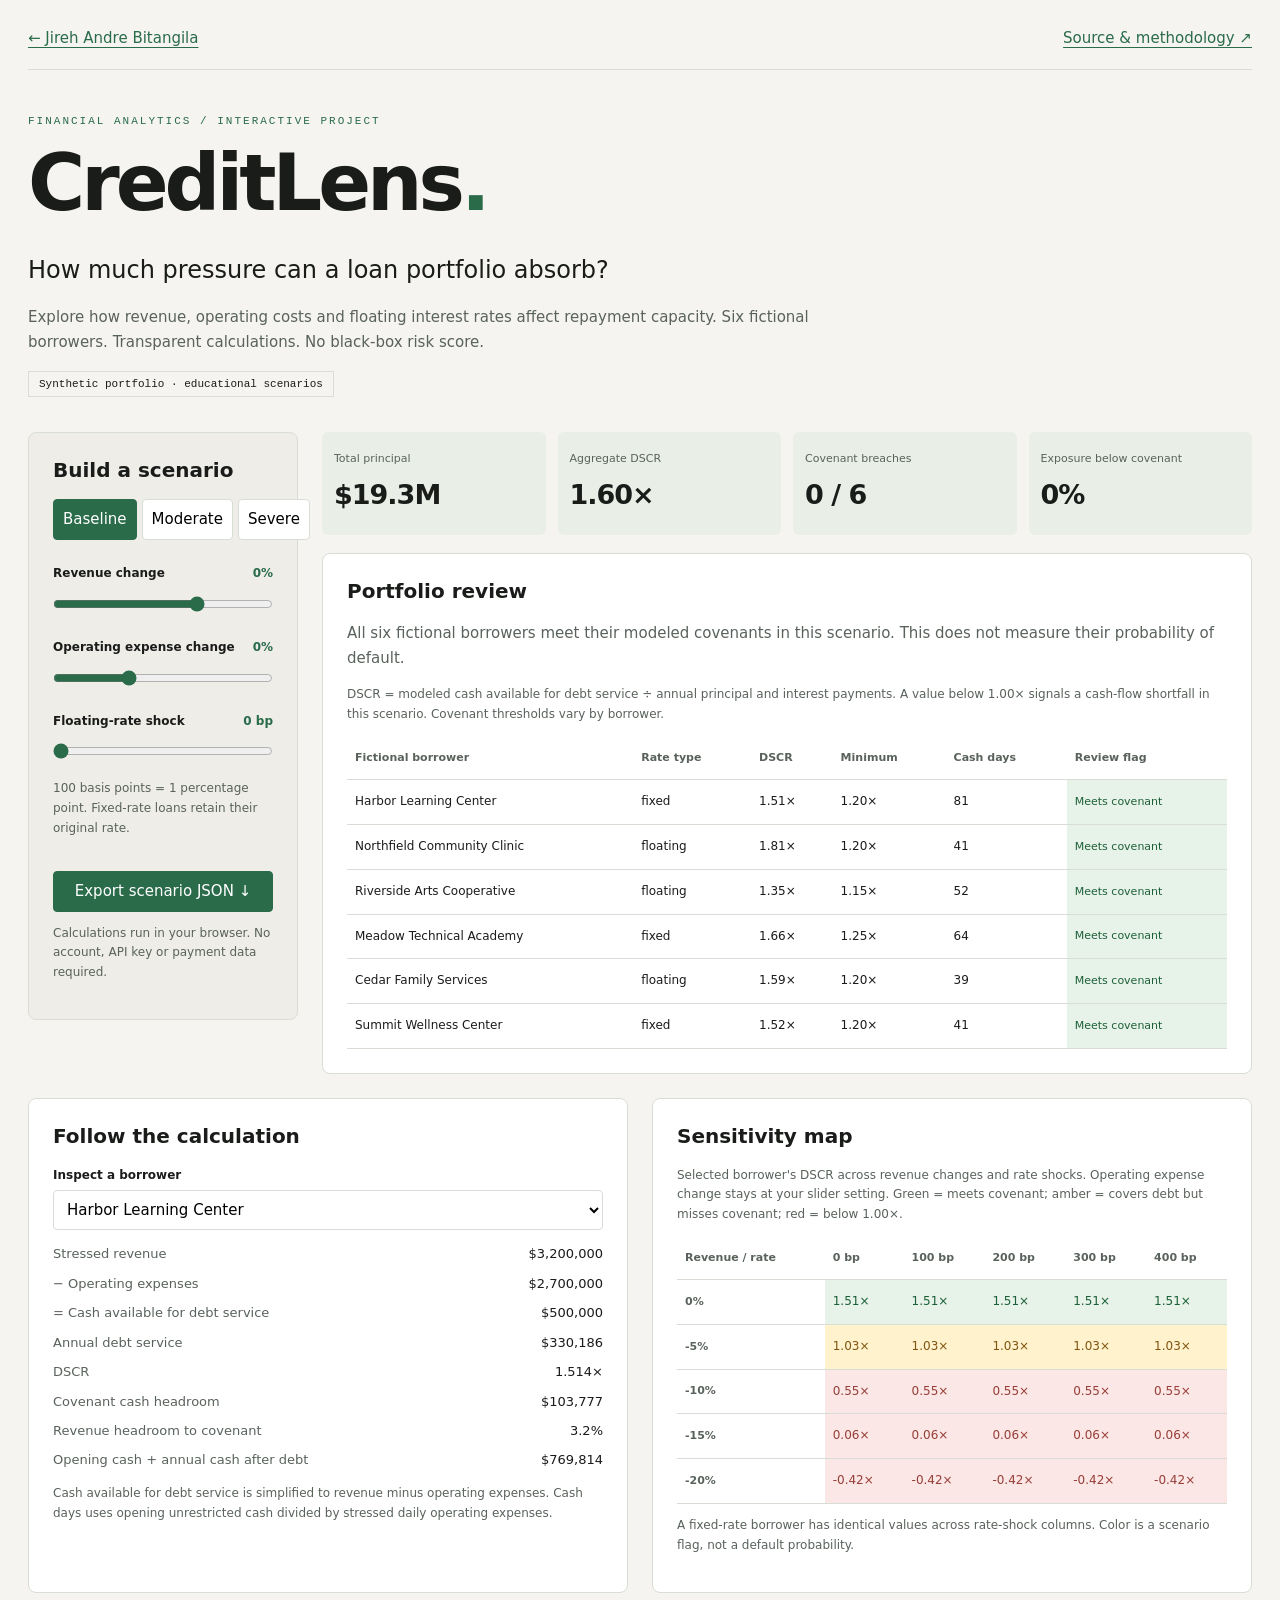
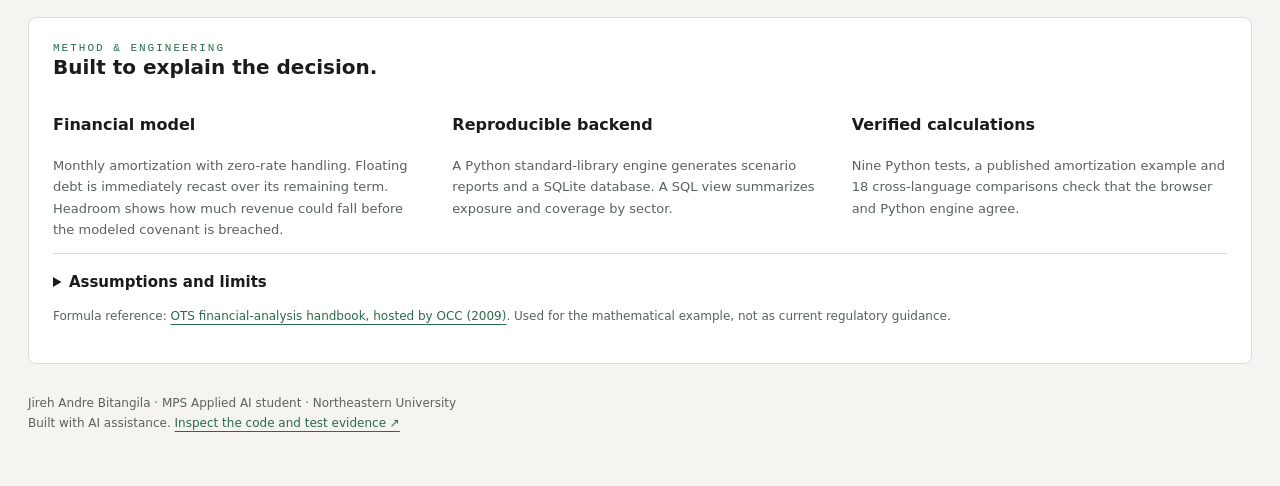
==== projects/creditlens/index.html @ 6dca11d4 "Update Applied AI profile and languages; add CreditLens finance project" ====
<!doctype html><html lang="en"><head><meta charset="utf-8"><meta name="viewport" content="width=device-width,initial-scale=1"><title>CreditLens | Loan Portfolio Stress Lab</title><meta name="description" content="Interactive portfolio project exploring debt-service coverage, liquidity and loan covenant headroom with Python, SQL and JavaScript."><link rel="stylesheet" href="style.css"></head><body><main>
<nav><a href="../../">← Jireh Andre Bitangila</a><a href="https://github.com/jirehandre23/Portfolio/tree/main/projects/creditlens">Source & methodology ↗</a></nav>
<header><div class="eyebrow">FINANCIAL ANALYTICS / INTERACTIVE PROJECT</div><h1>CreditLens<span>.</span></h1><p class="lead">How much pressure can a loan portfolio absorb?</p><p>Explore how revenue, operating costs and floating interest rates affect repayment capacity. Six fictional borrowers. Transparent calculations. No black-box risk score.</p><span class="badge">Synthetic portfolio · educational scenarios</span></header>
<section class="workspace"><aside><h2>Build a scenario</h2><div class="presets"><button data-preset="baseline" class="active">Baseline</button><button data-preset="moderate">Moderate</button><button data-preset="severe">Severe</button></div>
<label for="revenue">Revenue change <output id="revenue-value">0%</output></label><input id="revenue" type="range" min="-30" max="15" step="1" value="0">
<label for="expense">Operating expense change <output id="expense-value">0%</output></label><input id="expense" type="range" min="-10" max="20" step="1" value="0">
<label for="rate">Floating-rate shock <output id="rate-value">0 bp</output></label><input id="rate" type="range" min="0" max="500" step="25" value="0"><p class="small">100 basis points = 1 percentage point. Fixed-rate loans retain their original rate.</p>
<button id="download" class="primary">Export scenario JSON ↓</button><p class="small">Calculations run in your browser. No account, API key or payment data required.</p></aside>
<div><div id="error" role="alert" hidden></div><div class="kpis" aria-live="polite"><article><span>Total principal</span><strong id="exposure">—</strong></article><article><span>Aggregate DSCR</span><strong id="dscr">—</strong></article><article><span>Covenant breaches</span><strong id="breaches">—</strong></article><article><span>Exposure below covenant</span><strong id="risk">—</strong></article></div>
<div class="panel"><h2>Portfolio review</h2><p id="summary"></p><p class="small">DSCR = modeled cash available for debt service ÷ annual principal and interest payments. A value below 1.00× signals a cash-flow shortfall in this scenario. Covenant thresholds vary by borrower.</p><div class="scroll"><table><thead><tr><th>Fictional borrower</th><th>Rate type</th><th>DSCR</th><th>Minimum</th><th>Cash days</th><th>Review flag</th></tr></thead><tbody id="borrowers"></tbody></table></div></div></div></section>
<section class="details"><div class="panel"><h2>Follow the calculation</h2><label for="borrower">Inspect a borrower</label><select id="borrower"></select><div id="calculation"></div><p class="small">Cash available for debt service is simplified to revenue minus operating expenses. Cash days uses opening unrestricted cash divided by stressed daily operating expenses.</p></div><div class="panel"><h2>Sensitivity map</h2><p class="small">Selected borrower's DSCR across revenue changes and rate shocks. Operating expense change stays at your slider setting. Green = meets covenant; amber = covers debt but misses covenant; red = below 1.00×.</p><div class="scroll" id="heatmap"></div><p class="small">A fixed-rate borrower has identical values across rate-shock columns. Color is a scenario flag, not a default probability.</p></div></section>
<section class="panel methodology"><div class="eyebrow">METHOD & ENGINEERING</div><h2>Built to explain the decision.</h2><div class="method-grid"><div><h3>Financial model</h3><p>Monthly amortization with zero-rate handling. Floating debt is immediately recast over its remaining term. Headroom shows how much revenue could fall before the modeled covenant is breached.</p></div><div><h3>Reproducible backend</h3><p>A Python standard-library engine generates scenario reports and a SQLite database. A SQL view summarizes exposure and coverage by sector.</p></div><div><h3>Verified calculations</h3><p>Nine Python tests, a published amortization example and 18 cross-language comparisons check that the browser and Python engine agree.</p></div></div><details><summary>Assumptions and limits</summary><p>All organizations and financial data are fictional. This is a one-year static stress model: no taxes, capital expenditure, working-capital changes, depreciation adjustments, fees, prepayments, balloon payments, rate caps, collateral valuation or guarantees. DSCR definitions differ across real agreements. Aggregate DSCR does not imply that one borrower can pay another's debt. Covenant breach is not default or expected loss. Nothing here is a lending recommendation.</p></details><p class="small">Formula reference: <a href="https://www.occ.gov/static/ots/exam-handbook/ots-exam-handbook-210aa.pdf">OTS financial-analysis handbook, hosted by OCC (2009)</a>. Used for the mathematical example, not as current regulatory guidance.</p></section>
<footer>Jireh Andre Bitangila · MPS Applied AI student · Northeastern University<br>Built with AI assistance. <a href="https://github.com/jirehandre23/Portfolio/tree/main/projects/creditlens">Inspect the code and test evidence ↗</a></footer>
</main><script type="module" src="app.mjs"></script></body></html>
---- projects/creditlens/style.css ----
:root{--bg:#f5f4f0;--ink:#1a1c1a;--muted:#59625b;--green:#2a6b4a;--line:#d8ddd5}*{box-sizing:border-box}body{margin:0;background:var(--bg);color:var(--ink);font:15px/1.65 system-ui,sans-serif}main{max-width:1280px;margin:auto;padding:26px 28px 50px}nav{display:flex;justify-content:space-between;gap:20px;border-bottom:1px solid var(--line);padding-bottom:18px}a{color:var(--green);text-underline-offset:4px}header{padding:45px 0 35px;max-width:850px}.eyebrow{font:11px monospace;letter-spacing:2px;color:var(--green)}h1{font-size:clamp(48px,7vw,78px);letter-spacing:-4px;line-height:1.1;margin:14px 0}h1 span{color:var(--green)}.lead{font-size:24px;margin-bottom:8px;color:var(--ink)}p{color:var(--muted)}.badge{font:11px monospace;border:1px solid var(--line);padding:6px 10px;display:inline-block}.workspace{display:grid;grid-template-columns:270px 1fr;gap:24px;align-items:start}aside,.panel{border:1px solid var(--line);background:white;padding:24px;border-radius:8px}aside{position:sticky;top:16px;background:#eeede8}h2{font-size:20px;line-height:1.3;margin-top:0}h3{font-size:16px}.presets{display:flex;gap:5px;margin-bottom:24px}button{font:inherit;cursor:pointer;border:1px solid var(--line);background:white;border-radius:4px;padding:7px 9px}button:hover,button:focus-visible{outline:2px solid var(--green)}button.active,.primary{background:var(--green);color:white;border-color:var(--green)}label{display:block;font-size:12px;font-weight:650;margin-top:18px}output{float:right;color:var(--green)}input[type=range]{width:100%;accent-color:var(--green);margin:12px 0 8px}.small{font-size:12px;line-height:1.65}.primary{width:100%;margin-top:20px}.kpis{display:grid;grid-template-columns:repeat(4,1fr);gap:12px;margin-bottom:18px}.kpis article{padding:18px 12px;background:#e9eee7;border-radius:6px}.kpis span{display:block;font-size:11px;color:var(--muted)}.kpis strong{display:block;font-size:27px;letter-spacing:-1px;margin-top:5px}.scroll{overflow:auto}table{width:100%;border-collapse:collapse;font-size:12px}th,td{text-align:left;padding:12px 8px;border-bottom:1px solid var(--line);white-space:nowrap}th{font-size:11px;color:var(--muted)}.ok{color:#1c6038;background:#e7f2e9}.warn{color:#805510;background:#fff2cc}.bad{color:#983e39;background:#fbe7e5}td.flag{font-size:11px}.details{display:grid;grid-template-columns:1fr 1fr;gap:24px;margin:24px 0}.details label{margin:0 0 5px}select{width:100%;padding:9px;border:1px solid var(--line);border-radius:4px;font:inherit;background:white}dl{display:grid;grid-template-columns:1fr auto;gap:8px 18px;font-size:13px}dt{color:var(--muted)}dd{margin:0;text-align:right;font-variant-numeric:tabular-nums}.method-grid{display:grid;grid-template-columns:repeat(3,1fr);gap:24px}.method-grid p{font-size:13px}summary{cursor:pointer;font-weight:600}details{border-top:1px solid var(--line);padding-top:16px}footer{margin-top:30px;font-size:12px;color:var(--muted)}#error{background:#fbe7e5;padding:16px;margin-bottom:16px}@media(max-width:1000px){.workspace{grid-template-columns:230px 1fr}.kpis{grid-template-columns:repeat(2,1fr)}.details{grid-template-columns:1fr}}@media(max-width:700px){main{padding:20px 16px}.workspace,.method-grid{grid-template-columns:1fr}aside{position:static}.lead{font-size:21px}nav{flex-wrap:wrap;font-size:13px}.panel{padding:18px}.kpis strong{font-size:26px}}
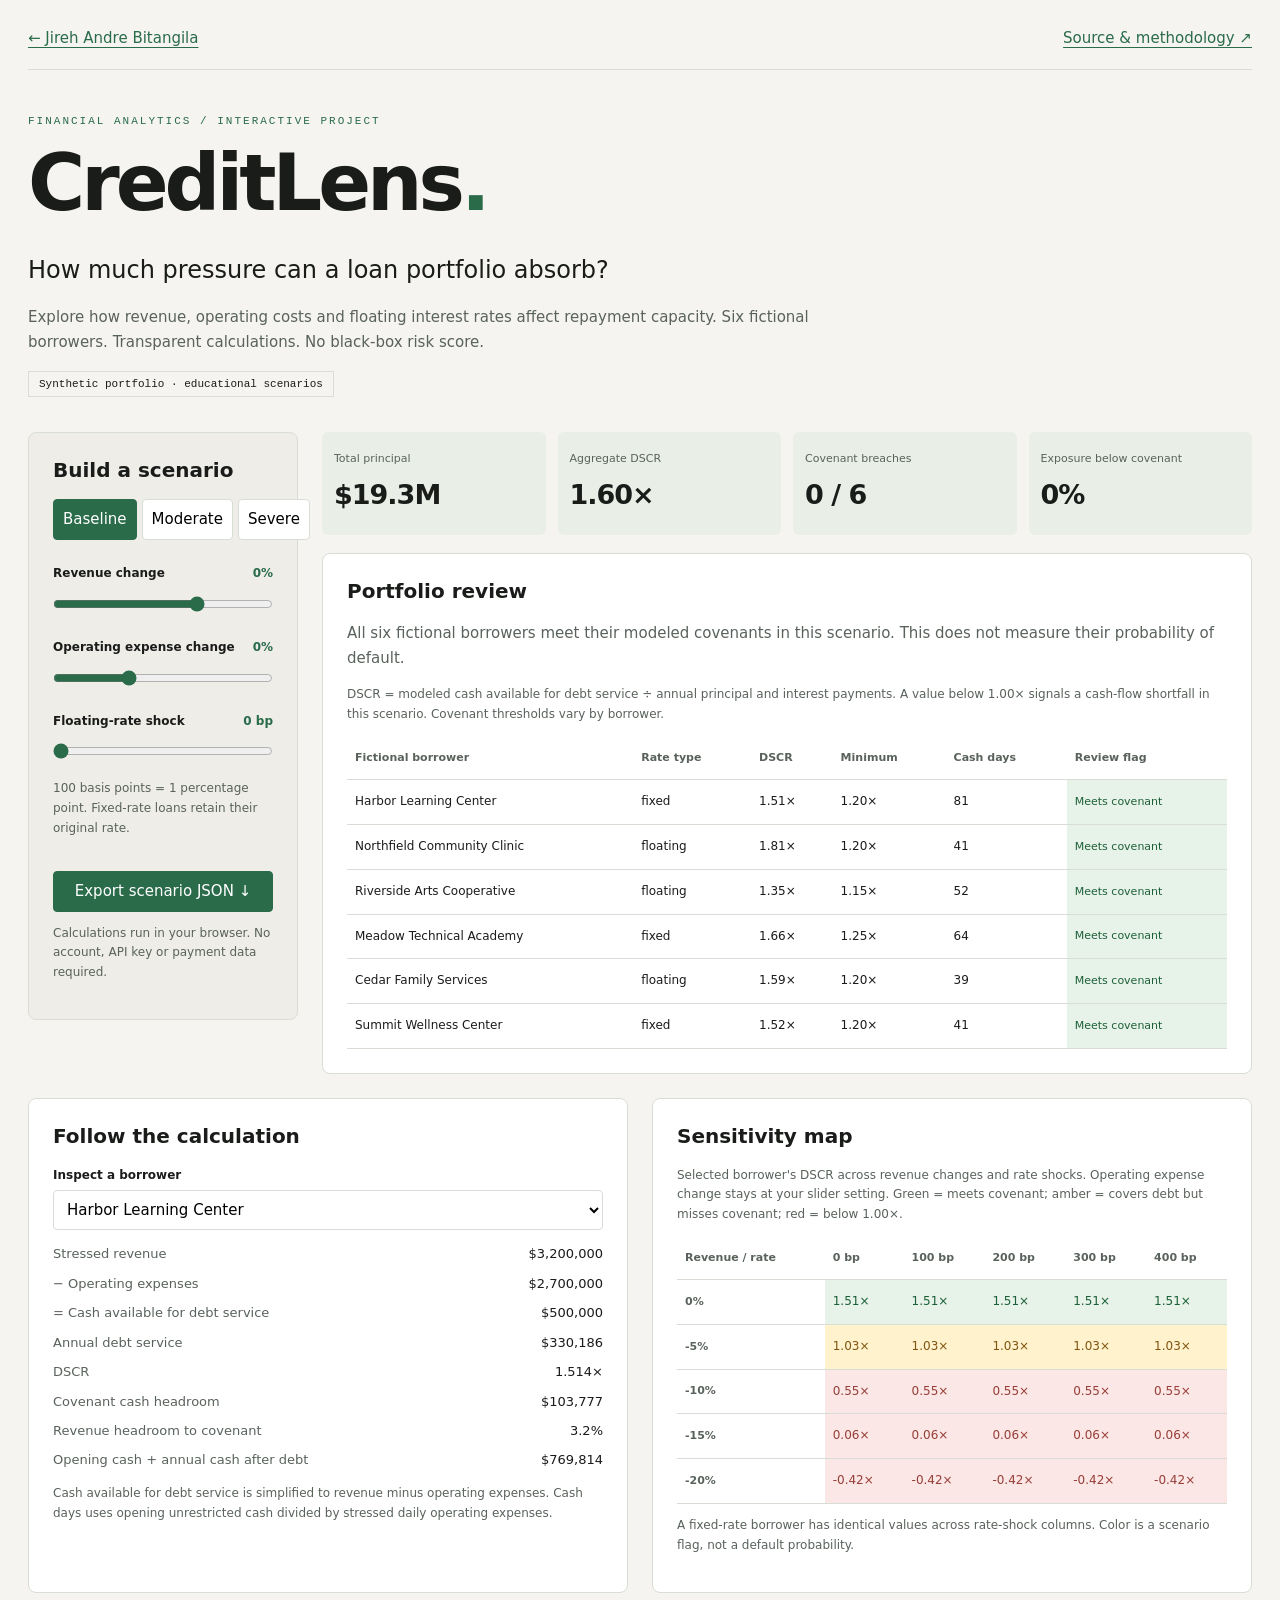
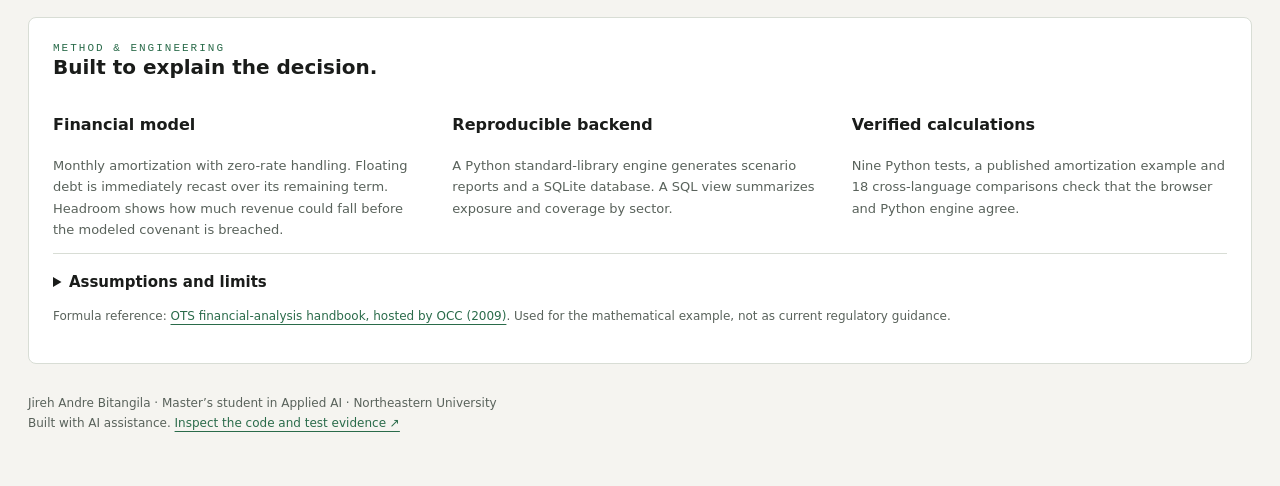
==== commit 3066f49f: "Highlight UC Berkeley and use master's degree wording throughout portfolio" ====
--- a/projects/creditlens/index.html
+++ b/projects/creditlens/index.html
@@ -10,5 +10,5 @@
 <div class="panel"><h2>Portfolio review</h2><p id="summary"></p><p class="small">DSCR = modeled cash available for debt service ÷ annual principal and interest payments. A value below 1.00× signals a cash-flow shortfall in this scenario. Covenant thresholds vary by borrower.</p><div class="scroll"><table><thead><tr><th>Fictional borrower</th><th>Rate type</th><th>DSCR</th><th>Minimum</th><th>Cash days</th><th>Review flag</th></tr></thead><tbody id="borrowers"></tbody></table></div></div></div></section>
 <section class="details"><div class="panel"><h2>Follow the calculation</h2><label for="borrower">Inspect a borrower</label><select id="borrower"></select><div id="calculation"></div><p class="small">Cash available for debt service is simplified to revenue minus operating expenses. Cash days uses opening unrestricted cash divided by stressed daily operating expenses.</p></div><div class="panel"><h2>Sensitivity map</h2><p class="small">Selected borrower's DSCR across revenue changes and rate shocks. Operating expense change stays at your slider setting. Green = meets covenant; amber = covers debt but misses covenant; red = below 1.00×.</p><div class="scroll" id="heatmap"></div><p class="small">A fixed-rate borrower has identical values across rate-shock columns. Color is a scenario flag, not a default probability.</p></div></section>
 <section class="panel methodology"><div class="eyebrow">METHOD & ENGINEERING</div><h2>Built to explain the decision.</h2><div class="method-grid"><div><h3>Financial model</h3><p>Monthly amortization with zero-rate handling. Floating debt is immediately recast over its remaining term. Headroom shows how much revenue could fall before the modeled covenant is breached.</p></div><div><h3>Reproducible backend</h3><p>A Python standard-library engine generates scenario reports and a SQLite database. A SQL view summarizes exposure and coverage by sector.</p></div><div><h3>Verified calculations</h3><p>Nine Python tests, a published amortization example and 18 cross-language comparisons check that the browser and Python engine agree.</p></div></div><details><summary>Assumptions and limits</summary><p>All organizations and financial data are fictional. This is a one-year static stress model: no taxes, capital expenditure, working-capital changes, depreciation adjustments, fees, prepayments, balloon payments, rate caps, collateral valuation or guarantees. DSCR definitions differ across real agreements. Aggregate DSCR does not imply that one borrower can pay another's debt. Covenant breach is not default or expected loss. Nothing here is a lending recommendation.</p></details><p class="small">Formula reference: <a href="https://www.occ.gov/static/ots/exam-handbook/ots-exam-handbook-210aa.pdf">OTS financial-analysis handbook, hosted by OCC (2009)</a>. Used for the mathematical example, not as current regulatory guidance.</p></section>
-<footer>Jireh Andre Bitangila · MPS Applied AI student · Northeastern University<br>Built with AI assistance. <a href="https://github.com/jirehandre23/Portfolio/tree/main/projects/creditlens">Inspect the code and test evidence ↗</a></footer>
+<footer>Jireh Andre Bitangila · Master’s student in Applied AI · Northeastern University<br>Built with AI assistance. <a href="https://github.com/jirehandre23/Portfolio/tree/main/projects/creditlens">Inspect the code and test evidence ↗</a></footer>
 </main><script type="module" src="app.mjs"></script></body></html>
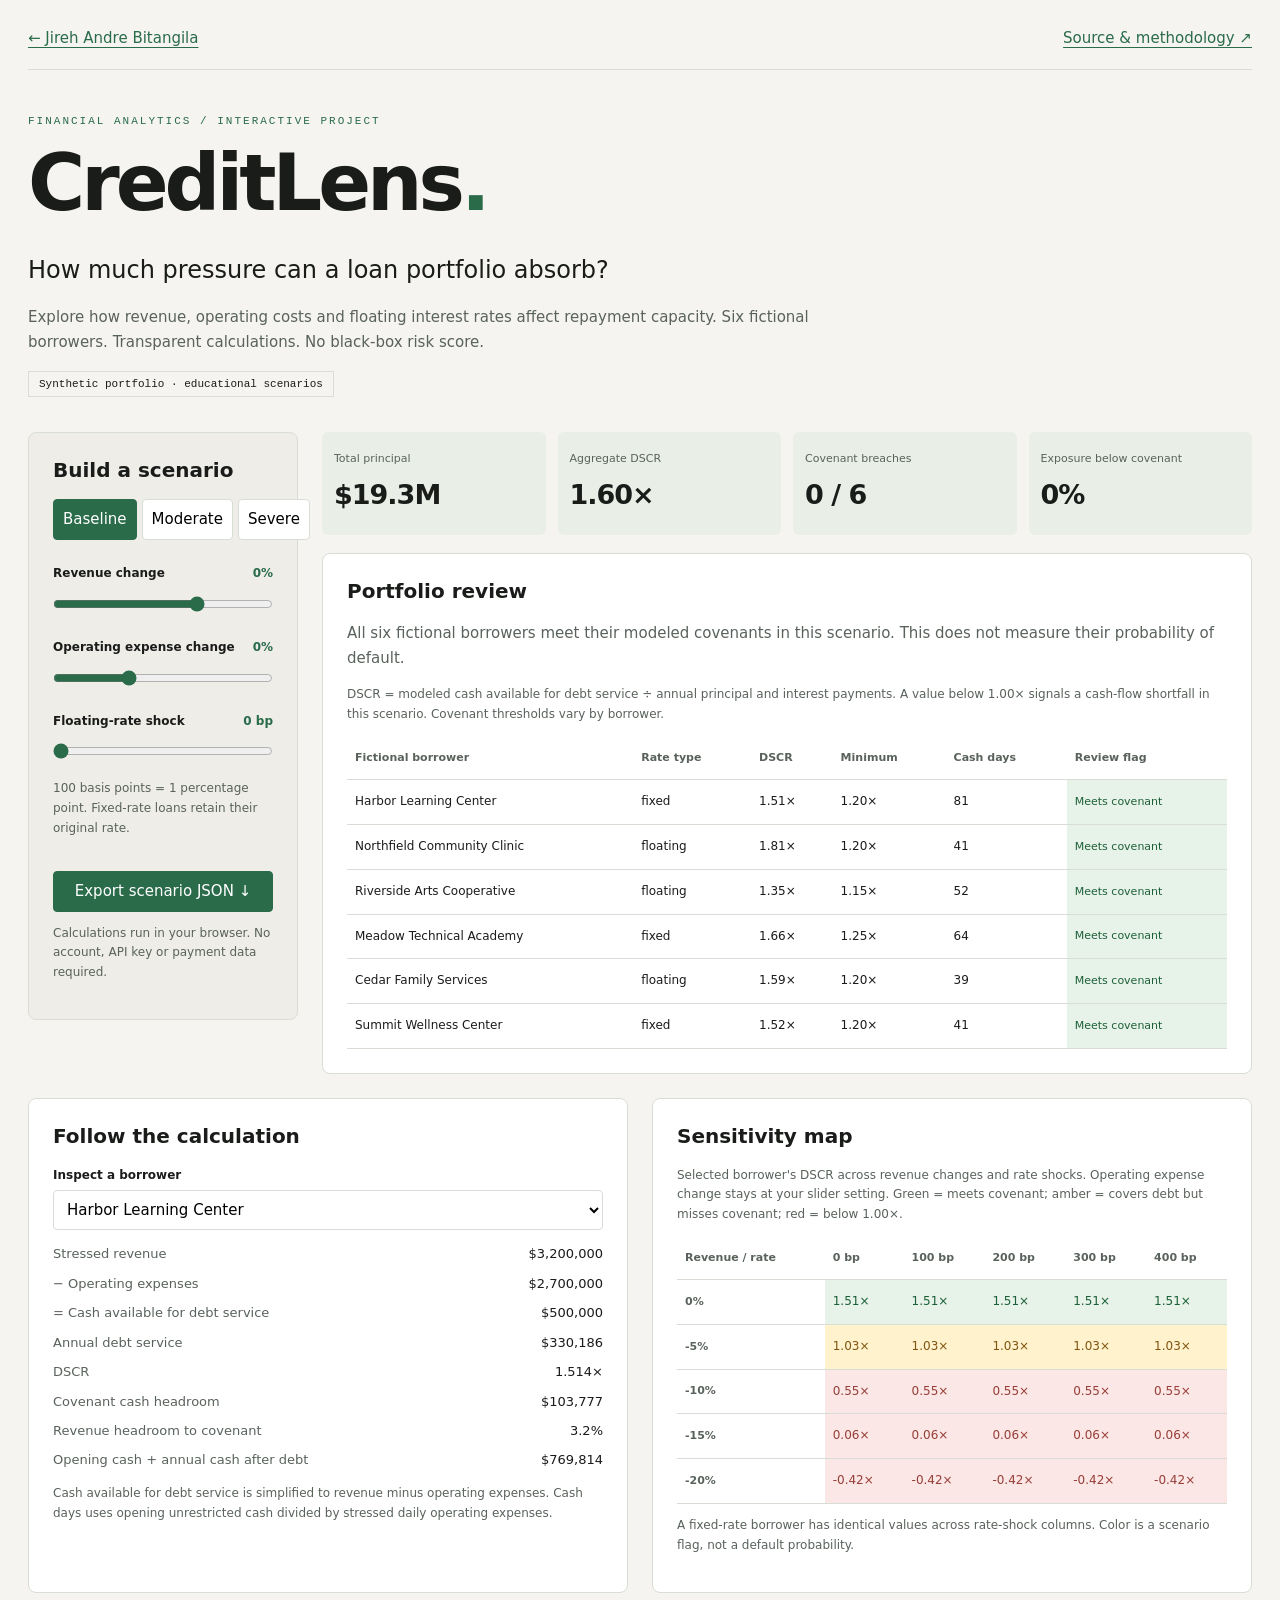
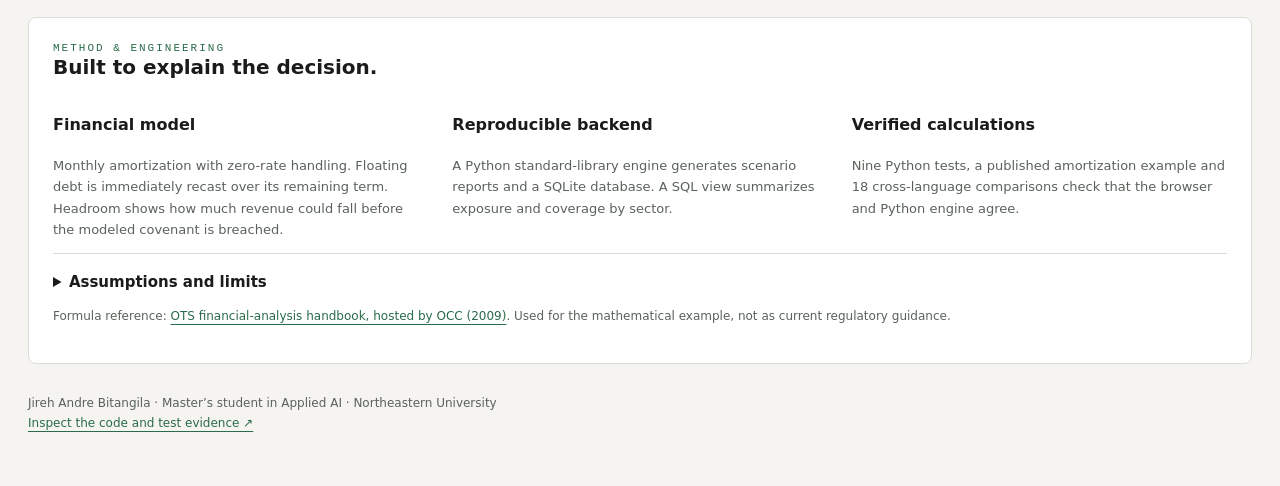
==== commit 3764a455: "Simplify project footers and documentation" ====
--- a/projects/creditlens/index.html
+++ b/projects/creditlens/index.html
@@ -10,5 +10,5 @@
 <div class="panel"><h2>Portfolio review</h2><p id="summary"></p><p class="small">DSCR = modeled cash available for debt service ÷ annual principal and interest payments. A value below 1.00× signals a cash-flow shortfall in this scenario. Covenant thresholds vary by borrower.</p><div class="scroll"><table><thead><tr><th>Fictional borrower</th><th>Rate type</th><th>DSCR</th><th>Minimum</th><th>Cash days</th><th>Review flag</th></tr></thead><tbody id="borrowers"></tbody></table></div></div></div></section>
 <section class="details"><div class="panel"><h2>Follow the calculation</h2><label for="borrower">Inspect a borrower</label><select id="borrower"></select><div id="calculation"></div><p class="small">Cash available for debt service is simplified to revenue minus operating expenses. Cash days uses opening unrestricted cash divided by stressed daily operating expenses.</p></div><div class="panel"><h2>Sensitivity map</h2><p class="small">Selected borrower's DSCR across revenue changes and rate shocks. Operating expense change stays at your slider setting. Green = meets covenant; amber = covers debt but misses covenant; red = below 1.00×.</p><div class="scroll" id="heatmap"></div><p class="small">A fixed-rate borrower has identical values across rate-shock columns. Color is a scenario flag, not a default probability.</p></div></section>
 <section class="panel methodology"><div class="eyebrow">METHOD & ENGINEERING</div><h2>Built to explain the decision.</h2><div class="method-grid"><div><h3>Financial model</h3><p>Monthly amortization with zero-rate handling. Floating debt is immediately recast over its remaining term. Headroom shows how much revenue could fall before the modeled covenant is breached.</p></div><div><h3>Reproducible backend</h3><p>A Python standard-library engine generates scenario reports and a SQLite database. A SQL view summarizes exposure and coverage by sector.</p></div><div><h3>Verified calculations</h3><p>Nine Python tests, a published amortization example and 18 cross-language comparisons check that the browser and Python engine agree.</p></div></div><details><summary>Assumptions and limits</summary><p>All organizations and financial data are fictional. This is a one-year static stress model: no taxes, capital expenditure, working-capital changes, depreciation adjustments, fees, prepayments, balloon payments, rate caps, collateral valuation or guarantees. DSCR definitions differ across real agreements. Aggregate DSCR does not imply that one borrower can pay another's debt. Covenant breach is not default or expected loss. Nothing here is a lending recommendation.</p></details><p class="small">Formula reference: <a href="https://www.occ.gov/static/ots/exam-handbook/ots-exam-handbook-210aa.pdf">OTS financial-analysis handbook, hosted by OCC (2009)</a>. Used for the mathematical example, not as current regulatory guidance.</p></section>
-<footer>Jireh Andre Bitangila · Master’s student in Applied AI · Northeastern University<br>Built with AI assistance. <a href="https://github.com/jirehandre23/Portfolio/tree/main/projects/creditlens">Inspect the code and test evidence ↗</a></footer>
+<footer>Jireh Andre Bitangila · Master’s student in Applied AI · Northeastern University<br><a href="https://github.com/jirehandre23/Portfolio/tree/main/projects/creditlens">Inspect the code and test evidence ↗</a></footer>
 </main><script type="module" src="app.mjs"></script></body></html>
--- a/projects/creditlens/style.css
+++ b/projects/creditlens/style.css
@@ -1 +1,17 @@
 :root{--bg:#f5f4f0;--ink:#1a1c1a;--muted:#59625b;--green:#2a6b4a;--line:#d8ddd5}*{box-sizing:border-box}body{margin:0;background:var(--bg);color:var(--ink);font:15px/1.65 system-ui,sans-serif}main{max-width:1280px;margin:auto;padding:26px 28px 50px}nav{display:flex;justify-content:space-between;gap:20px;border-bottom:1px solid var(--line);padding-bottom:18px}a{color:var(--green);text-underline-offset:4px}header{padding:45px 0 35px;max-width:850px}.eyebrow{font:11px monospace;letter-spacing:2px;color:var(--green)}h1{font-size:clamp(48px,7vw,78px);letter-spacing:-4px;line-height:1.1;margin:14px 0}h1 span{color:var(--green)}.lead{font-size:24px;margin-bottom:8px;color:var(--ink)}p{color:var(--muted)}.badge{font:11px monospace;border:1px solid var(--line);padding:6px 10px;display:inline-block}.workspace{display:grid;grid-template-columns:270px 1fr;gap:24px;align-items:start}aside,.panel{border:1px solid var(--line);background:white;padding:24px;border-radius:8px}aside{position:sticky;top:16px;background:#eeede8}h2{font-size:20px;line-height:1.3;margin-top:0}h3{font-size:16px}.presets{display:flex;gap:5px;margin-bottom:24px}button{font:inherit;cursor:pointer;border:1px solid var(--line);background:white;border-radius:4px;padding:7px 9px}button:hover,button:focus-visible{outline:2px solid var(--green)}button.active,.primary{background:var(--green);color:white;border-color:var(--green)}label{display:block;font-size:12px;font-weight:650;margin-top:18px}output{float:right;color:var(--green)}input[type=range]{width:100%;accent-color:var(--green);margin:12px 0 8px}.small{font-size:12px;line-height:1.65}.primary{width:100%;margin-top:20px}.kpis{display:grid;grid-template-columns:repeat(4,1fr);gap:12px;margin-bottom:18px}.kpis article{padding:18px 12px;background:#e9eee7;border-radius:6px}.kpis span{display:block;font-size:11px;color:var(--muted)}.kpis strong{display:block;font-size:27px;letter-spacing:-1px;margin-top:5px}.scroll{overflow:auto}table{width:100%;border-collapse:collapse;font-size:12px}th,td{text-align:left;padding:12px 8px;border-bottom:1px solid var(--line);white-space:nowrap}th{font-size:11px;color:var(--muted)}.ok{color:#1c6038;background:#e7f2e9}.warn{color:#805510;background:#fff2cc}.bad{color:#983e39;background:#fbe7e5}td.flag{font-size:11px}.details{display:grid;grid-template-columns:1fr 1fr;gap:24px;margin:24px 0}.details label{margin:0 0 5px}select{width:100%;padding:9px;border:1px solid var(--line);border-radius:4px;font:inherit;background:white}dl{display:grid;grid-template-columns:1fr auto;gap:8px 18px;font-size:13px}dt{color:var(--muted)}dd{margin:0;text-align:right;font-variant-numeric:tabular-nums}.method-grid{display:grid;grid-template-columns:repeat(3,1fr);gap:24px}.method-grid p{font-size:13px}summary{cursor:pointer;font-weight:600}details{border-top:1px solid var(--line);padding-top:16px}footer{margin-top:30px;font-size:12px;color:var(--muted)}#error{background:#fbe7e5;padding:16px;margin-bottom:16px}@media(max-width:1000px){.workspace{grid-template-columns:230px 1fr}.kpis{grid-template-columns:repeat(2,1fr)}.details{grid-template-columns:1fr}}@media(max-width:700px){main{padding:20px 16px}.workspace,.method-grid{grid-template-columns:1fr}aside{position:static}.lead{font-size:21px}nav{flex-wrap:wrap;font-size:13px}.panel{padding:18px}.kpis strong{font-size:26px}}
+
+/* Keep wide financial tables inside scrollable panels on narrow screens. */
+.workspace > *, .details > *, .panel, .method-grid > * { min-width: 0; }
+nav a, footer, .eyebrow { overflow-wrap: anywhere; }
+@media(max-width:700px) {
+  button, select { min-height:44px; }
+  select { font-size:16px; max-width:100%; }
+  input[type=range] { min-height:44px; margin:4px 0; }
+  .presets { flex-wrap:wrap; }
+  .presets button { flex:1; }
+  .scroll { max-width:100%; overscroll-behavior-x:contain; }
+  .details dl { grid-template-columns:minmax(0,1fr) auto; gap:12px; }
+  .badge { max-width:100%; line-height:1.6; }
+  nav a { display:inline-flex; align-items:center; min-height:44px; }
+}
+@media(max-width:360px) { .details dl { grid-template-columns:1fr; } .details dd { text-align:left; margin-bottom:8px; } }
